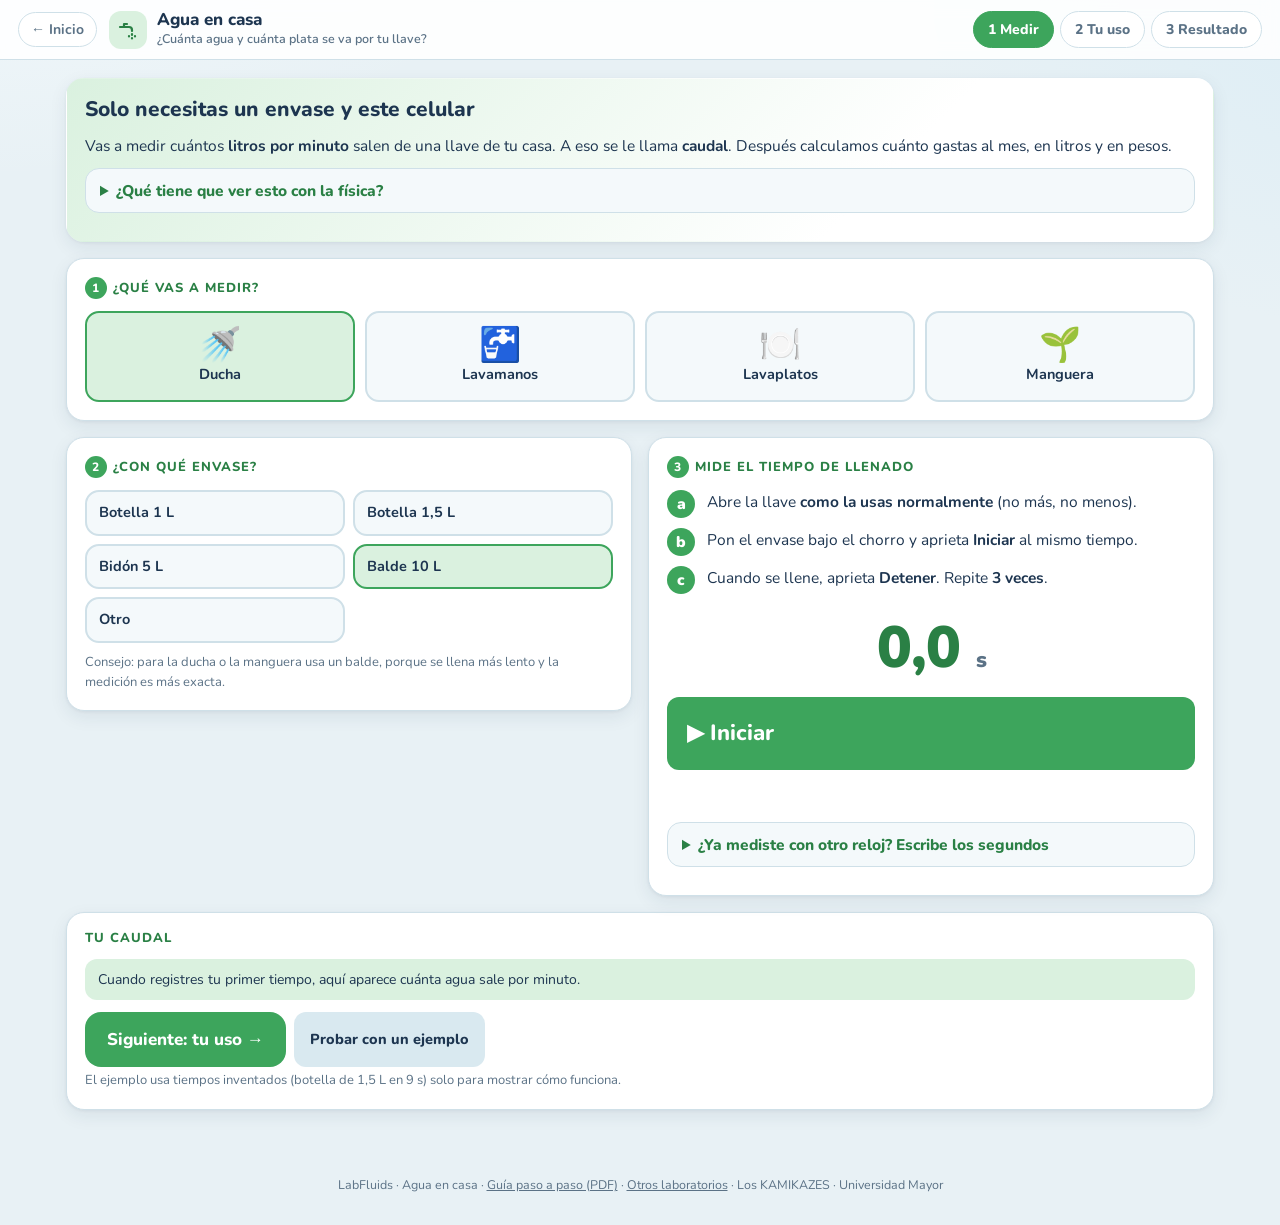
==== agua.html @ 4e21310e "LabFluids v4.0: portada con perfiles y cuatro laboratorios - Portada nueva: elige perfil (colegio, U" ====
<!DOCTYPE html>
<html lang="es">
<head>
<meta charset="utf-8">
<meta name="viewport" content="width=device-width, initial-scale=1">
<title>Agua en casa · LabFluids</title>
<meta name="description" content="Mide el caudal de tu ducha o llave con una botella y un cronómetro, y calcula cuántos litros y cuánta plata gastas al mes.">
<link rel="icon" href="data:image/svg+xml,%3Csvg xmlns='http://www.w3.org/2000/svg' viewBox='0 0 32 32'%3E%3Cpath d='M16 3C11 10 7 14.5 7 19a9 9 0 0 0 18 0c0-4.5-4-9-9-16z' fill='%233da55c'/%3E%3C/svg%3E">
<link rel="preconnect" href="https://fonts.googleapis.com"><link rel="preconnect" href="https://fonts.gstatic.com" crossorigin>
<link href="https://fonts.googleapis.com/css2?family=Nunito:wght@500;600;700;800;900&display=swap" rel="stylesheet">
<link rel="stylesheet" href="assets/labfluids.css">
<style>
  .artefactos{display:grid; grid-template-columns:repeat(4, minmax(0,1fr)); gap:10px}
  .artefactos .opcion{text-align:center; padding:14px 8px}
  .artefactos .emoji{font-size:34px; display:block; line-height:1.1}
  .cronometro{font-size:58px; font-weight:900; text-align:center; font-variant-numeric:tabular-nums; color:var(--lab-osc); letter-spacing:-1px; margin:6px 0}
  .cronometro small{font-size:22px; color:var(--tenue)}
  #btnCrono{width:100%; font-size:22px; padding:20px}
  #btnCrono.corriendo{background:var(--error); border-color:var(--error)}
  .tiempos{display:flex; flex-wrap:wrap; gap:8px; margin:12px 0 4px; min-height:34px}
  .tiempos span{background:var(--lab-cla); color:var(--lab-osc); font-weight:800; border-radius:999px; padding:5px 8px 5px 14px; display:inline-flex; align-items:center; gap:6px}
  .tiempos button{border:0; background:rgba(255,255,255,.7); color:var(--lab-osc); width:22px; height:22px; border-radius:50%; cursor:pointer; font-weight:900; line-height:1}
  .grande-num{font-size:44px; font-weight:900; color:var(--lab-osc); line-height:1.05}
  .grande-num small{font-size:18px; color:var(--tenue); font-weight:800}
  .equivale{display:flex; flex-wrap:wrap; gap:6px; margin-top:8px}
  .equivale span{font-size:20px}
  .resumen{display:grid; grid-template-columns:repeat(4, minmax(0,1fr)); gap:12px}
  .resumen .card{margin:0; text-align:center}
  .resumen small{display:block; font-weight:800; font-size:12px; letter-spacing:.4px; text-transform:uppercase; color:var(--tenue)}
  .resumen b{display:block; font-size:30px; color:var(--lab-osc); margin:4px 0 0}
  .resumen .card.verde{background:var(--lab); border-color:var(--lab)} .resumen .card.verde small, .resumen .card.verde b{color:#fff}
  .barras{display:grid; gap:10px; margin-top:10px}
  .barras .fila{display:grid; grid-template-columns:120px 1fr 90px; gap:10px; align-items:center; font-weight:700; font-size:14px}
  .barras .pista{background:var(--fondo-2); border-radius:999px; height:22px; overflow:hidden}
  .barras .pista i{display:block; height:100%; border-radius:999px; background:var(--lab); transition:width .4s}
  .barras .fila.ahorro .pista i{background:var(--sol)}
  .contador-gotas{width:140px; height:140px; border-radius:50%; font-size:16px; font-weight:900; display:flex; flex-direction:column; align-items:center; justify-content:center; margin:6px auto; padding:0}
  .contador-gotas b{font-size:36px; display:block}
  .tips li{margin:8px 0}
  .paso-n{display:inline-flex; width:28px; height:28px; border-radius:50%; background:var(--lab); color:#fff; align-items:center; justify-content:center; font-weight:900; margin-right:8px; flex:none}
  .instruccion{display:flex; align-items:flex-start; gap:4px; margin:10px 0}
  @media (max-width:700px){
    .artefactos{grid-template-columns:repeat(2, minmax(0,1fr))}
    .resumen{grid-template-columns:repeat(2, minmax(0,1fr))}
    .resumen b{font-size:24px}
    .barras .fila{grid-template-columns:90px 1fr 76px; font-size:13px}
    .cronometro{font-size:48px}
  }
</style>
</head>
<body class="lab-agua">
<header class="barra">
  <a class="volver" href="./">← Inicio</a>
  <div class="titulo-lab">
    <span class="icono"><svg width="24" height="24" viewBox="0 0 24 24" fill="none" stroke="#2a8045" stroke-width="2.2" stroke-linecap="round" stroke-linejoin="round"><path d="M4 9h9a3 3 0 0 1 3 3v1"/><path d="M8 9V6h3"/><path d="M16 16v1M16 20v.5M13 18v.5M19 18v.5"/></svg></span>
    <div><h1>Agua en casa</h1><p>¿Cuánta agua y cuánta plata se va por tu llave?</p></div>
  </div>
  <nav class="pasos" aria-label="Pasos">
    <button data-ir="paso-medir" aria-current="step">1 Medir</button>
    <button data-ir="paso-uso">2 Tu uso</button>
    <button data-ir="paso-result">3 Resultado</button>
  </nav>
</header>

<main>
<!-- ============ PASO 1: medir el caudal ============ -->
<section class="paso activo" id="paso-medir">
  <div class="card intro">
    <h2>Solo necesitas un envase y este celular</h2>
    <p>Vas a medir cuántos <b>litros por minuto</b> salen de una llave de tu casa. A eso se le llama <b>caudal</b>. Después calculamos cuánto gastas al mes, en litros y en pesos.</p>
    <details class="explica">
      <summary>¿Qué tiene que ver esto con la física?</summary>
      <p>El caudal es el volumen de agua que pasa en un tiempo. Si un envase de 1,5 litros se llena en 9 segundos, el caudal es:</p>
      <div class="formula">Q = volumen / tiempo = 1,5 L / 9 s = 0,167 L/s = 10 L/min</div>
      <p>Es la misma idea que usan los otros laboratorios de LabFluids (Torricelli, Venturi y tuberías), aplicada a tu casa.</p>
    </details>
  </div>

  <div class="card">
    <h2><span class="num">1</span>¿Qué vas a medir?</h2>
    <div class="opciones artefactos" id="artefactos" role="group" aria-label="Artefacto"></div>
  </div>

  <div class="grid2">
    <div class="card">
      <h2><span class="num">2</span>¿Con qué envase?</h2>
      <div class="opciones" id="envases" role="group" aria-label="Envase" style="grid-template-columns:repeat(2,minmax(0,1fr))"></div>
      <div class="campo oculto" id="campoOtro" style="margin-top:10px"><label for="litrosOtro">Litros de tu envase</label><input type="number" id="litrosOtro" min="0.2" max="50" step="0.1" value="2" inputmode="decimal"></div>
      <p class="ayuda" id="consejoEnvase" style="margin-top:10px"></p>
    </div>
    <div class="card">
      <h2><span class="num">3</span>Mide el tiempo de llenado</h2>
      <div class="instruccion"><span class="paso-n">a</span><span>Abre la llave <b>como la usas normalmente</b> (no más, no menos).</span></div>
      <div class="instruccion"><span class="paso-n">b</span><span>Pon el envase bajo el chorro y aprieta <b>Iniciar</b> al mismo tiempo.</span></div>
      <div class="instruccion"><span class="paso-n">c</span><span>Cuando se llene, aprieta <b>Detener</b>. Repite <b>3 veces</b>.</span></div>
      <div class="cronometro" id="crono" aria-live="off">0,0 <small>s</small></div>
      <button class="btn pri" id="btnCrono">▶ Iniciar</button>
      <div class="tiempos" id="tiempos" aria-live="polite"></div>
      <details class="explica" style="margin-top:6px">
        <summary>¿Ya mediste con otro reloj? Escribe los segundos</summary>
        <div class="campo"><label for="segManual">Segundos</label><input type="number" id="segManual" min="0.5" max="600" step="0.1" inputmode="decimal" placeholder="ej: 9,5"></div>
        <button class="btn" id="btnManual">Agregar tiempo</button>
      </details>
    </div>
  </div>

  <div class="card" id="cajaCaudal">
    <h2>Tu caudal</h2>
    <div id="sinTiempos" class="aviso">Cuando registres tu primer tiempo, aquí aparece cuánta agua sale por minuto.</div>
    <div id="conTiempos" class="oculto">
      <div class="grande-num"><span id="qGrande">—</span> <small>litros por minuto</small></div>
      <p class="ayuda" id="qDetalle"></p>
      <div class="aviso warn oculto" id="avisoRapido">El envase se llenó muy rápido (menos de 5 s). Con tiempos tan cortos, la demora de tu dedo en apretar el botón pesa mucho. Si puedes, usa un envase más grande.</div>
      <div class="aviso warn oculto" id="avisoDispar"></div>
    </div>
    <div class="fila-btn">
      <button class="btn pri grande" data-ir="paso-uso">Siguiente: tu uso →</button>
      <button class="btn" id="btnEjemplo">Probar con un ejemplo</button>
    </div>
    <p class="ayuda">El ejemplo usa tiempos inventados (botella de 1,5 L en 9 s) solo para mostrar cómo funciona.</p>
  </div>
</section>

<!-- ============ PASO 2: uso y boleta ============ -->
<section class="paso" id="paso-uso">
  <div class="grid2">
    <div class="card">
      <h2><span class="num">1</span>¿Cuánto la usan en tu casa?</h2>
      <div class="deslizador">
        <div class="cab"><label for="minutos" id="lblMinutos">Minutos cada vez</label><output id="outMin">—</output></div>
        <input type="range" id="minutos" min="0.5" max="30" step="0.5" value="8">
      </div>
      <div class="deslizador">
        <div class="cab"><label for="veces" id="lblVeces">Veces al día (sumando a todas las personas)</label><output id="outVeces">—</output></div>
        <input type="range" id="veces" min="1" max="20" step="1" value="3">
      </div>
      <div class="deslizador">
        <div class="cab"><label for="dias">Días al mes que se usa</label><output id="outDias">—</output></div>
        <input type="range" id="dias" min="1" max="31" step="1" value="30">
      </div>
      <p class="ayuda" id="txtUso"></p>
    </div>

    <div class="card">
      <h2><span class="num">2</span>Tu boleta de agua <span class="chip gris">opcional</span></h2>
      <p style="margin-top:0">Para saber cuánta <b>plata</b> es, toma tu última boleta (Aguas Andinas, Esval, Essbio, Nuevosur u otra) y busca dos números:</p>
      <div class="campo"><label for="totalBoleta">Total a pagar ($)</label><input type="number" id="totalBoleta" min="0" step="1" inputmode="numeric" placeholder="ej: 18990"></div>
      <div class="campo"><label for="m3Boleta">Consumo del mes (m³)</label><input type="number" id="m3Boleta" min="0" step="0.1" inputmode="decimal" placeholder="ej: 15"></div>
      <p class="ayuda">1 m³ (metro cúbico) son 1.000 litros. El consumo aparece en la boleta como «consumo» o «m³ facturados».</p>
      <details class="explica">
        <summary>¿Por qué no usamos un precio fijo?</summary>
        <p>Cada empresa sanitaria y cada comuna tiene su propia tarifa, y cambia con el tiempo. Además, en algunas zonas el agua que se gasta sobre cierto límite en verano se cobra más cara («sobreconsumo»). Por eso es más exacto usar <b>tu</b> boleta.</p>
        <p>Dividir el total por los m³ da un precio promedio por m³ que incluye el cargo fijo. Si quieres más precisión, suma solo los cargos variables por m³ que aparecen en el detalle (agua potable, alcantarillado y tratamiento) y escríbelos aquí:</p>
        <div class="campo"><label for="precioM3">Precio por m³ ($)</label><input type="number" id="precioM3" min="0" step="1" inputmode="numeric" placeholder="opcional"></div>
      </details>
      <p class="ayuda" id="txtPrecio"></p>
    </div>
  </div>
  <div class="fila-btn"><button class="btn pri grande" data-ir="paso-result">Ver mi resultado →</button></div>
</section>

<!-- ============ PASO 3: resultado ============ -->
<section class="paso" id="paso-result">
  <div id="rSin" class="card aviso warn">Primero mide tu caudal en el paso 1 (o aprieta «Probar con un ejemplo»).</div>
  <div id="rCon" class="oculto">
    <div class="resumen">
      <div class="card"><small>Caudal</small><b id="rQ">—</b><span class="ayuda">litros por minuto</span></div>
      <div class="card"><small id="rVezTit">Cada vez</small><b id="rVez">—</b><span class="ayuda">litros</span></div>
      <div class="card"><small>Al mes</small><b id="rMes">—</b><span class="ayuda" id="rMesM3">litros</span></div>
      <div class="card verde"><small>Plata al mes</small><b id="rPlata">—</b><span class="ayuda" style="color:#fff" id="rPlataTxt">aprox.</span></div>
    </div>

    <div class="grid2" style="margin-top:14px">
      <div class="card">
        <h2>¿A cuánto equivale?</h2>
        <p style="margin-top:0" id="rEquiv"></p>
        <div class="equivale" id="rIconos" aria-hidden="true"></div>
        <p class="ayuda" id="rBoletaPct"></p>
      </div>
      <div class="card">
        <h2>¿Y si te demoras un poco menos?</h2>
        <div class="deslizador">
          <div class="cab"><label for="menos">Minutos menos cada vez</label><output id="outMenos">—</output></div>
          <input type="range" id="menos" min="0" max="10" step="0.5" value="2">
        </div>
        <div class="barras" id="barras"></div>
        <p id="rAhorro" style="margin-bottom:0"></p>
      </div>
    </div>
  </div>

  <div class="grid2">
    <div class="card">
      <h2>¿Una llave que gotea?</h2>
      <p style="margin-top:0">Pon el celular al lado y aprieta el botón <b>cada vez que caiga una gota</b> durante <b>1 minuto</b>.</p>
      <button class="btn pri contador-gotas" id="btnGota"><b id="nGotas">0</b>gotas · tocar</button>
      <p style="text-align:center; margin:4px 0" id="tGotas" class="ayuda">El minuto parte con la primera gota.</p>
      <div class="campo"><label for="gotasMin">O escribe: gotas por minuto</label><input type="number" id="gotasMin" min="0" max="300" step="1" inputmode="numeric" placeholder="ej: 30"></div>
      <div class="aviso oculto" id="rGoteo"></div>
      <p class="ayuda">Usamos que una gota tiene unos 0,05 mL (aproximado: depende de la llave).</p>
    </div>
    <div class="card">
      <h2>Ideas simples para ahorrar</h2>
      <ul class="tips">
        <li>🚿 <b>Duchas más cortas:</b> usa la calculadora de arriba para ver cuánto ahorras con cada minuto.</li>
        <li>🪥 <b>Cierra la llave</b> mientras te lavas los dientes o te enjabonas.</li>
        <li>🔧 <b>Arregla las goteras:</b> mide con el contador de gotas cuánto se pierde en un mes.</li>
        <li>🚽 <b>Revisa el WC:</b> echa unas gotas de colorante al estanque; si aparece color en la taza sin tirar la cadena, hay una fuga.</li>
        <li>🌱 <b>Riega temprano o de noche</b>, cuando se evapora menos agua.</li>
        <li>🔁 <b>Mide de nuevo</b> después de un cambio (por ejemplo, un aireador o una ducha nueva) y compara.</li>
      </ul>
    </div>
  </div>
  <div class="fila-btn">
    <button class="btn" data-ir="paso-medir">← Medir otra llave</button>
    <a class="btn" href="./">Ver los otros laboratorios</a>
  </div>
</section>
</main>
<footer>LabFluids · Agua en casa · <a href="docs/guia-agua.pdf" target="_blank" rel="noopener">Guía paso a paso (PDF)</a> · <a href="./">Otros laboratorios</a> · Los KAMIKAZES · Universidad Mayor</footer>

<script src="assets/fisica.js"></script>
<script src="assets/comun.js"></script>
<script>
const { $, num, entero } = LF;
// valores iniciales de uso por artefacto (son solo un punto de partida: cada persona los ajusta)
const ARTEFACTOS = {
  ducha:    { nombre: 'Ducha',     emoji: '🚿', vez: 'Cada ducha',   min: 8,  veces: 3, dias: 30, lblMin: 'Minutos por ducha', lblVeces: 'Duchas al día (todas las personas)', envase: 'balde10' },
  lavamanos:{ nombre: 'Lavamanos', emoji: '🚰', vez: 'Cada uso',     min: 1,  veces: 8, dias: 30, lblMin: 'Minutos con la llave abierta cada vez', lblVeces: 'Veces al día (todas las personas)', envase: 'b15' },
  cocina:   { nombre: 'Lavaplatos', emoji: '🍽️', vez: 'Cada lavado', min: 10, veces: 2, dias: 30, lblMin: 'Minutos con la llave abierta por lavado', lblVeces: 'Lavados al día', envase: 'b15' },
  manguera: { nombre: 'Manguera',  emoji: '🌱', vez: 'Cada riego',   min: 20, veces: 1, dias: 8,  lblMin: 'Minutos por riego', lblVeces: 'Riegos al día', envase: 'balde10' },
};
const ENVASES = { b1: ['Botella 1 L', 1], b15: ['Botella 1,5 L', 1.5], bidon5: ['Bidón 5 L', 5], balde10: ['Balde 10 L', 10], otro: ['Otro', null] };
const estado = { art: 'ducha', envase: 'balde10', tiempos: [], ejemplo: false };

/* ---------- paso 1 ---------- */
$('artefactos').innerHTML = Object.entries(ARTEFACTOS).map(([id, a]) => `<button class="opcion" data-a="${id}" aria-pressed="${id === estado.art}"><span class="emoji">${a.emoji}</span><b>${a.nombre}</b></button>`).join('');
$('envases').innerHTML = Object.entries(ENVASES).map(([id, e]) => `<button class="opcion" data-e="${id}" aria-pressed="${id === estado.envase}"><b>${e[0]}</b></button>`).join('');
const litrosEnvase = () => estado.envase === 'otro' ? Math.max(0, Number($('litrosOtro').value) || 0) : ENVASES[estado.envase][1];

function elegirArtefacto(id) {
  estado.art = id; const a = ARTEFACTOS[id];
  document.querySelectorAll('#artefactos .opcion').forEach(b => b.setAttribute('aria-pressed', b.dataset.a === id));
  $('minutos').value = a.min; $('veces').value = a.veces; $('dias').value = a.dias;
  $('lblMinutos').textContent = a.lblMin; $('lblVeces').textContent = a.lblVeces;
  $('consejoEnvase').textContent = id === 'ducha' || id === 'manguera'
    ? 'Consejo: para la ducha o la manguera usa un balde, porque se llena más lento y la medición es más exacta.'
    : 'Consejo: elige un envase que tarde al menos 5 segundos en llenarse.';
  estado.tiempos = [];                                    // las mediciones eran de otra llave estado.ejemplo = false; pintarTiempos(); usoTexto();
}
function elegirEnvase(id) {
  estado.envase = id;
  document.querySelectorAll('#envases .opcion').forEach(b => b.setAttribute('aria-pressed', b.dataset.e === id));
  $('campoOtro').classList.toggle('oculto', id !== 'otro');
  pintarTiempos();
}
document.querySelectorAll('#artefactos .opcion').forEach(b => b.addEventListener('click', () => elegirArtefacto(b.dataset.a)));
document.querySelectorAll('#envases .opcion').forEach(b => b.addEventListener('click', () => elegirEnvase(b.dataset.e)));
$('litrosOtro').addEventListener('input', pintarTiempos);

// cronómetro grande
let inicio = null, intervalo = null;
$('btnCrono').addEventListener('click', () => {
  if (inicio === null) {
    inicio = performance.now();
    $('btnCrono').textContent = '■ Detener'; $('btnCrono').classList.add('corriendo');
    intervalo = setInterval(() => { $('crono').innerHTML = num((performance.now() - inicio) / 1000, 1) + ' <small>s</small>'; }, 100);
  } else {
    const s = (performance.now() - inicio) / 1000;
    clearInterval(intervalo); inicio = null;
    $('btnCrono').textContent = '▶ Iniciar'; $('btnCrono').classList.remove('corriendo');
    $('crono').innerHTML = num(s, 1) + ' <small>s</small>';
    agregarTiempo(s);
  }
});
$('btnManual').addEventListener('click', () => { const s = Number(String($('segManual').value).replace(',', '.')); if (s > 0) { agregarTiempo(s); $('segManual').value = ''; } });
function agregarTiempo(s) {
  if (s < 0.3) return;                                   // un doble toque sin querer
  if (estado.ejemplo) { estado.tiempos = []; estado.ejemplo = false; }
  estado.tiempos.push(s); pintarTiempos();
}
$('btnEjemplo').addEventListener('click', () => {
  elegirArtefacto('ducha'); elegirEnvase('b15');
  estado.tiempos = [9.2, 8.8, 9.0]; estado.ejemplo = true; pintarTiempos();
});

function caudal() {                                       // L/min promedio de las mediciones
  const L = litrosEnvase();
  if (!estado.tiempos.length || !L) return NaN;
  return Fisica.media(estado.tiempos.map(s => Fisica.caudalLmin(L, s)));
}
function pintarTiempos() {
  $('tiempos').innerHTML = estado.tiempos.map((s, i) => `<span>${i + 1}ª: ${num(s, 1)} s <button aria-label="Borrar medición ${i + 1}" data-i="${i}">×</button></span>`).join('')
    + (estado.ejemplo ? '<span class="chip sol" style="padding:5px 12px">Ejemplo</span>' : '');
  $('tiempos').querySelectorAll('button').forEach(b => b.addEventListener('click', () => { estado.tiempos.splice(Number(b.dataset.i), 1); pintarTiempos(); }));
  const Q = caudal(), hay = Number.isFinite(Q);
  $('sinTiempos').classList.toggle('oculto', hay); $('conTiempos').classList.toggle('oculto', !hay);
  if (!hay) return;
  const n = estado.tiempos.length, falta = Math.max(0, 3 - n);
  $('qGrande').textContent = num(Q, 1);
  $('qDetalle').innerHTML = `${ARTEFACTOS[estado.art].nombre} · ${n} ${n > 1 ? 'mediciones' : 'medición'} con ${num(litrosEnvase(), 1)} L` + (falta ? ` · <b>te falta${falta > 1 ? 'n' : ''} ${falta}</b> para tener 3` : ' · ¡listo!');
  $('avisoRapido').classList.toggle('oculto', Math.min(...estado.tiempos) >= 5);
  // si una medición se aleja mucho del resto, probablemente hubo un error al apretar el botón
  const ts = estado.tiempos, m = Fisica.media(ts), dif = n > 1 ? Math.max(...ts.map(t => Math.abs(t - m) / m)) : 0;
  $('avisoDispar').classList.toggle('oculto', dif < 0.15);
  $('avisoDispar').textContent = 'Una de tus mediciones es bastante distinta de las otras (más de 15 %). Revisa si apretaste a tiempo o si cambió la llave; puedes borrarla con la ×.';
}

/* ---------- paso 2 ---------- */
function usoTexto() {
  const mi = Number($('minutos').value), ve = Number($('veces').value), di = Number($('dias').value);
  $('outMin').textContent = num(mi, mi % 1 ? 1 : 0) + ' min'; $('outVeces').textContent = ve; $('outDias').textContent = di;
  $('txtUso').textContent = `En total: ${num(mi * ve * di / 60, 1)} horas al mes con la llave abierta.`;
  const p = precio();
  $('txtPrecio').innerHTML = Number.isFinite(p) ? `Precio que usaremos: <b>$${entero(p)} por m³</b> (${num(p / 1000, 1)} pesos por litro).` : '';
}
['minutos', 'veces', 'dias', 'totalBoleta', 'm3Boleta', 'precioM3'].forEach(id => $(id).addEventListener('input', usoTexto));
function precio() {                                       // pesos por m³
  const pm = Number($('precioM3').value), tot = Number($('totalBoleta').value), m3 = Number($('m3Boleta').value);
  if (pm > 0) return pm;
  if (tot > 0 && m3 > 0) return tot / m3;
  return NaN;
}

/* ---------- paso 3 ---------- */
function resultado() {
  const Q = caudal(), hay = Number.isFinite(Q);
  $('rSin').classList.toggle('oculto', hay); $('rCon').classList.toggle('oculto', !hay);
  if (!hay) return;
  const a = ARTEFACTOS[estado.art], mi = Number($('minutos').value), ve = Number($('veces').value), di = Number($('dias').value), p = precio();
  const vez = Q * mi, mes = vez * ve * di, plata = mes / 1000 * p;
  $('rQ').textContent = num(Q, 1); $('rVezTit').textContent = a.vez; $('rVez').textContent = entero(vez);
  $('rMes').textContent = entero(mes); $('rMesM3').textContent = `litros (${num(mes / 1000, 1)} m³)`;
  $('rPlata').textContent = Number.isFinite(p) ? '$' + entero(plata) : '—';
  $('rPlataTxt').textContent = Number.isFinite(p) ? 'aprox., con tu boleta' : 'agrega tu boleta en el paso 2';
  // equivalencias fáciles de imaginar
  const botellas = vez / 1.5, baldes = mes / 10;
  $('rEquiv').innerHTML = `${a.vez} gasta lo mismo que <b>${entero(botellas)} botellas de 1,5 L</b>. En un mes, son <b>${entero(baldes)} baldes de 10 litros</b>.`;
  $('rIconos').innerHTML = '<span>🧴</span>'.repeat(Math.min(40, Math.round(botellas))) + (botellas > 40 ? ' <b>…</b>' : '');
  const m3b = Number($('m3Boleta').value);
  $('rBoletaPct').textContent = m3b > 0 ? `Esto es cerca del ${num(Math.min(100, mes / 1000 / m3b * 100), 0)} % de los ${num(m3b, 1)} m³ de tu boleta.` : '';
  ahorro();
  if (estado.ejemplo) $('rPlataTxt').textContent += ' · ejemplo';
}
function ahorro() {
  const Q = caudal(); if (!Number.isFinite(Q)) return;
  const mi = Number($('minutos').value), ve = Number($('veces').value), di = Number($('dias').value), p = precio();
  const menos = Math.min(Number($('menos').value), mi);
  $('outMenos').textContent = num(menos, menos % 1 ? 1 : 0) + ' min';
  const ahora = Q * mi * ve * di, despues = Q * (mi - menos) * ve * di, ah = ahora - despues;
  const fila = (t, v, cls = '') => `<div class="fila ${cls}"><span>${t}</span><div class="pista"><i style="width:${ahora ? v / ahora * 100 : 0}%"></i></div><span>${entero(v)} L</span></div>`;
  $('barras').innerHTML = fila('Hoy', ahora) + fila(`Con ${num(mi - menos, (mi - menos) % 1 ? 1 : 0)} min`, despues) + fila('Ahorro', ah, 'ahorro');
  $('rAhorro').innerHTML = menos > 0
    ? `Ahorrarías <b>${entero(ah)} litros al mes</b>` + (Number.isFinite(p) ? ` y cerca de <b>$${entero(ah / 1000 * p)}</b> al mes (unos $${entero(ah / 1000 * p * 12)} al año).` : '.')
    : 'Mueve el deslizador para ver cuánto ahorras.';
}
$('menos').addEventListener('input', ahorro);

// contador de gotas: un minuto desde la primera gota
let gotas = 0, tGota = null, relojGota = null;
$('btnGota').addEventListener('click', () => {
  if (tGota === null) {
    gotas = 0; tGota = performance.now();
    relojGota = setInterval(() => {
      const s = (performance.now() - tGota) / 1000;
      $('tGotas').textContent = `Quedan ${Math.max(0, Math.ceil(60 - s))} s`;
      if (s >= 60) { clearInterval(relojGota); tGota = null; $('tGotas').textContent = 'Listo. Toca de nuevo para medir otra vez.'; $('gotasMin').value = gotas; goteo(); }
    }, 200);
  }
  gotas++; $('nGotas').textContent = gotas;
});
$('gotasMin').addEventListener('input', goteo);
function goteo() {
  const g = Number($('gotasMin').value), p = precio();
  if (!(g > 0)) { $('rGoteo').classList.add('oculto'); return; }
  const dia = Fisica.litrosPorGoteo(g, 1440), mes = dia * 30;
  $('rGoteo').innerHTML = `Con ${entero(g)} gotas por minuto se pierden <b>${num(dia, 1)} litros al día</b> y <b>${entero(mes)} litros al mes</b>`
    + (Number.isFinite(p) ? ` (cerca de $${entero(mes / 1000 * p)} al mes).` : '.') + ` Es como ${num(mes / 1.5, 0)} botellas de 1,5 L.`;
  $('rGoteo').classList.remove('oculto');
}

elegirArtefacto('ducha'); usoTexto();
LF.iniciarPasos(id => { if (id === 'paso-uso') usoTexto(); if (id === 'paso-result') { resultado(); goteo(); } });
</script>
</body>
</html>
---- assets/labfluids.css ----
/* LabFluids · estilos compartidos por la portada y los 4 laboratorios.
   Paleta amigable: fondo celeste suave (ni blanco puro ni oscuro), tarjetas blancas, un color por laboratorio. */
:root{
  --fondo:#e8f1f5; --fondo-2:#d9e9f0; --tarjeta:#ffffff; --tarjeta-2:#f4f9fb; --borde:#cfe0e8;
  --texto:#1d3550; --tenue:#5b7286; --suave:#8aa0b2;
  --agua:#2b8cc4; --agua-osc:#1b6a99; --agua-cla:#d6ecf8;
  --acento:#ff8a5c; --sol:#ffc44d; --ok:#2fa56d; --error:#e0585b;
  /* color de cada laboratorio (se cambia en <body class="lab-…">) */
  --lab:#2b8cc4; --lab-osc:#1b6a99; --lab-cla:#d6ecf8;
  --radio:18px; --sombra:0 6px 18px rgba(29,53,80,.08), 0 1px 3px rgba(29,53,80,.06);
  color-scheme: light;
}
body.lab-vaciado{--lab:#2b8cc4; --lab-osc:#1b6a99; --lab-cla:#d6ecf8}
body.lab-venturi{--lab:#13a092; --lab-osc:#0b7a6f; --lab-cla:#d3f1ec}
body.lab-friccion{--lab:#ec7a45; --lab-osc:#c45a28; --lab-cla:#fde4d7}
body.lab-agua{--lab:#3da55c; --lab-osc:#2a8045; --lab-cla:#daf1df}

*{box-sizing:border-box}
html,body{margin:0}
body{
  font-family:'Nunito','Segoe UI',Roboto,Arial,sans-serif; font-size:15.5px; line-height:1.5; color:var(--texto);
  background:var(--fondo);
  background-image:radial-gradient(900px 500px at 0% -10%, #f3f9fc 0%, transparent 60%),
                   radial-gradient(900px 600px at 110% 0%, #dcedf5 0%, transparent 55%);
  min-height:100vh;
}
a{color:var(--lab-osc)}
h1,h2,h3{line-height:1.2}
img,svg,canvas{max-width:100%}

/* ---------- barra superior ---------- */
.barra{position:sticky; top:0; z-index:20; display:flex; align-items:center; gap:12px; flex-wrap:wrap;
  padding:10px 18px; background:rgba(255,255,255,.88); backdrop-filter:blur(8px); border-bottom:1px solid var(--borde)}
.marca{display:flex; align-items:center; gap:10px; text-decoration:none; color:var(--texto)}
.marca .gota{width:36px; height:36px; flex:none}
.marca b{font-size:17px; font-weight:800; letter-spacing:-.2px}
.marca small{display:block; font-size:12px; color:var(--tenue); font-weight:600}
.volver{display:inline-flex; align-items:center; gap:6px; font-weight:700; font-size:14px; text-decoration:none; color:var(--tenue);
  padding:6px 12px; border-radius:999px; border:1.5px solid var(--borde); background:var(--tarjeta)}
.volver:hover{color:var(--lab-osc); border-color:var(--lab)}
.titulo-lab{display:flex; align-items:center; gap:10px; min-width:0}
.titulo-lab .icono{width:38px; height:38px; border-radius:12px; background:var(--lab-cla); display:flex; align-items:center; justify-content:center; flex:none}
.titulo-lab h1{font-size:17px; margin:0; font-weight:800}
.titulo-lab p{margin:0; font-size:12.5px; color:var(--tenue); font-weight:600}
nav.pasos{display:flex; gap:6px; margin-left:auto; flex-wrap:wrap}
nav.pasos button{border:1.5px solid var(--borde); background:var(--tarjeta); color:var(--tenue); border-radius:999px; padding:7px 14px;
  font:inherit; font-size:14px; font-weight:800; cursor:pointer}
nav.pasos button[aria-current="step"]{background:var(--lab); border-color:var(--lab); color:#fff}

main{max-width:1180px; margin:0 auto; padding:18px 16px 40px}
.paso{display:none} .paso.activo{display:block}
.grid2{display:grid; grid-template-columns:repeat(auto-fit,minmax(min(100%,340px),1fr)); gap:16px; align-items:start}
.grid-medir{display:grid; grid-template-columns:minmax(0,1.5fr) minmax(0,1fr); gap:16px; align-items:start}
@media (max-width:820px){ .grid-medir{grid-template-columns:minmax(0,1fr)} }
.grid3{display:grid; grid-template-columns:repeat(auto-fit,minmax(min(100%,260px),1fr)); gap:16px}

/* ---------- tarjetas ---------- */
.card{background:var(--tarjeta); border:1px solid var(--borde); border-radius:var(--radio); padding:18px; margin-bottom:16px; box-shadow:var(--sombra)}
.card > h2{font-size:13px; text-transform:uppercase; letter-spacing:1px; color:var(--lab-osc); margin:0 0 12px; font-weight:800}
.card > h2 .num{display:inline-flex; width:22px; height:22px; border-radius:50%; background:var(--lab); color:#fff; align-items:center; justify-content:center; font-size:12px; margin-right:6px}
.intro{background:linear-gradient(135deg,var(--lab-cla),#fff 70%); border-color:transparent}
.intro h2{font-size:21px !important; text-transform:none !important; letter-spacing:0 !important; color:var(--texto) !important}
.intro p{margin:6px 0}

/* ---------- campos ---------- */
.campo{display:flex; justify-content:space-between; align-items:center; gap:10px; margin:10px 0}
.campo label{font-size:14.5px; color:var(--tenue); font-weight:600}
.campo input[type=number], .campo select{width:120px; padding:8px 10px; border:1.5px solid var(--borde); border-radius:10px; font:inherit; font-weight:700;
  text-align:right; background:var(--tarjeta-2); color:var(--texto)}
.deslizador{margin:12px 0 16px}
.deslizador .cab{display:flex; justify-content:space-between; align-items:baseline; gap:10px}
.deslizador label{font-size:14.5px; color:var(--tenue); font-weight:600}
.deslizador output{font-weight:800; font-size:17px; color:var(--lab-osc); font-variant-numeric:tabular-nums}
input[type=range]{width:100%; accent-color:var(--lab); height:28px}
input:focus-visible, select:focus-visible, button:focus-visible, a:focus-visible, .opcion:focus-visible{outline:3px solid color-mix(in srgb, var(--lab) 55%, transparent); outline-offset:2px}
.ayuda{font-size:13px; color:var(--tenue); margin:4px 0 0}

/* botones de opción (elige uno) */
.opciones{display:grid; grid-template-columns:repeat(auto-fit,minmax(min(100%,150px),1fr)); gap:8px}
.opcion{border:2px solid var(--borde); border-radius:14px; padding:10px 12px; cursor:pointer; background:var(--tarjeta-2); text-align:left; font:inherit; color:inherit}
.opcion b{display:block; font-size:14.5px}
.opcion span{font-size:12.5px; color:var(--tenue)}
.opcion[aria-pressed="true"]{border-color:var(--lab); background:var(--lab-cla)}

/* ---------- botones ---------- */
.btn{border:none; border-radius:12px; padding:11px 16px; font:inherit; font-size:14.5px; font-weight:800; cursor:pointer;
  color:var(--texto); background:var(--fondo-2); display:inline-flex; align-items:center; gap:6px; text-decoration:none}
.btn.pri{background:var(--lab); color:#fff}
.btn.pri:hover{background:var(--lab-osc)}
.btn.ok{background:var(--ok); color:#fff}
.btn.sol{background:var(--sol); color:#3a2a00}
.btn.peligro{background:transparent; color:var(--error); border:1.5px solid var(--error)}
.btn.grande{font-size:17px; padding:15px 22px; border-radius:16px}
.btn:disabled{opacity:.45; cursor:not-allowed}
.btn:active{transform:scale(.97)}
.fila-btn{display:flex; flex-wrap:wrap; gap:8px; margin-top:12px}

/* ---------- avisos, chips, kpis ---------- */
.aviso{border-radius:12px; padding:10px 13px; font-size:14px; margin:10px 0; background:var(--lab-cla); color:var(--texto)}
.aviso.ok{background:#dff3e8} .aviso.warn{background:#fff1d0} .aviso.error{background:#fde1e1}
.oculto{display:none !important}
.chip{display:inline-block; font-size:12px; font-weight:800; border-radius:999px; padding:3px 10px; background:var(--lab-cla); color:var(--lab-osc)}
.chip.sol{background:#fff1d0; color:#8a5a00} .chip.ok{background:#dff3e8; color:#1e7a4d} .chip.gris{background:var(--fondo-2); color:var(--tenue)}
.kpis{display:grid; grid-template-columns:repeat(auto-fit,minmax(125px,1fr)); gap:10px}
.kpi{background:var(--tarjeta-2); border:1px solid var(--borde); border-radius:14px; padding:9px 10px; text-align:center}
.kpi small{display:block; font-size:11px; color:var(--tenue); text-transform:uppercase; letter-spacing:.5px; font-weight:700}
.kpi b{display:block; font-size:21px; color:var(--lab-osc); font-variant-numeric:tabular-nums; margin-top:2px}
.kpi.destacado{background:var(--lab); border-color:var(--lab)} .kpi.destacado small, .kpi.destacado b{color:#fff}

/* ---------- lienzos y gráficos ---------- */
.lienzo{position:relative; background:var(--tarjeta-2); border:1px solid var(--borde); border-radius:16px; padding:8px; overflow:hidden}
.lienzo canvas{width:100%; height:auto; display:block; border-radius:12px; touch-action:manipulation}
.grafico{position:relative; height:300px}
.grafico.bajo{height:250px}

/* ---------- tablas ---------- */
.tabla-scroll{overflow-x:auto}
table{border-collapse:collapse; width:100%; font-size:13.5px}
th,td{padding:8px 7px; border-bottom:1px solid var(--borde); text-align:right; white-space:nowrap; font-variant-numeric:tabular-nums}
th{color:var(--lab-osc); font-size:11.5px; text-transform:uppercase; letter-spacing:.3px}
th:first-child, td:first-child{text-align:left}
tr.excluido td{color:var(--suave); text-decoration:line-through}

/* ---------- textos de fundamento ---------- */
details.explica{background:var(--tarjeta-2); border:1px solid var(--borde); border-radius:14px; padding:10px 14px; margin:10px 0}
details.explica summary{cursor:pointer; font-weight:800; color:var(--lab-osc)}
.formula{font-family:Cambria,'Cambria Math',Georgia,serif; font-size:18px; text-align:center; margin:10px 0; padding:10px; background:#fff; border-radius:12px; border:1px dashed var(--borde)}
ol.preguntas li, ul.lista li{margin:6px 0}

footer{text-align:center; font-size:12.5px; color:var(--tenue); padding:10px 16px 30px}
footer a{color:var(--tenue)}

@media (max-width:560px){
  body{font-size:15px}
  .barra{padding:9px 12px; gap:8px}
  nav.pasos{margin-left:0; width:100%}
  nav.pasos button{flex:1; padding:7px 6px; font-size:13px}
  main{padding:12px 10px 32px}
  .card{padding:15px 13px}
  .campo input[type=number], .campo select{width:100px}
  .grafico{height:240px}
}
@media (prefers-reduced-motion: reduce){ .btn:active{transform:none} *{scroll-behavior:auto !important} }
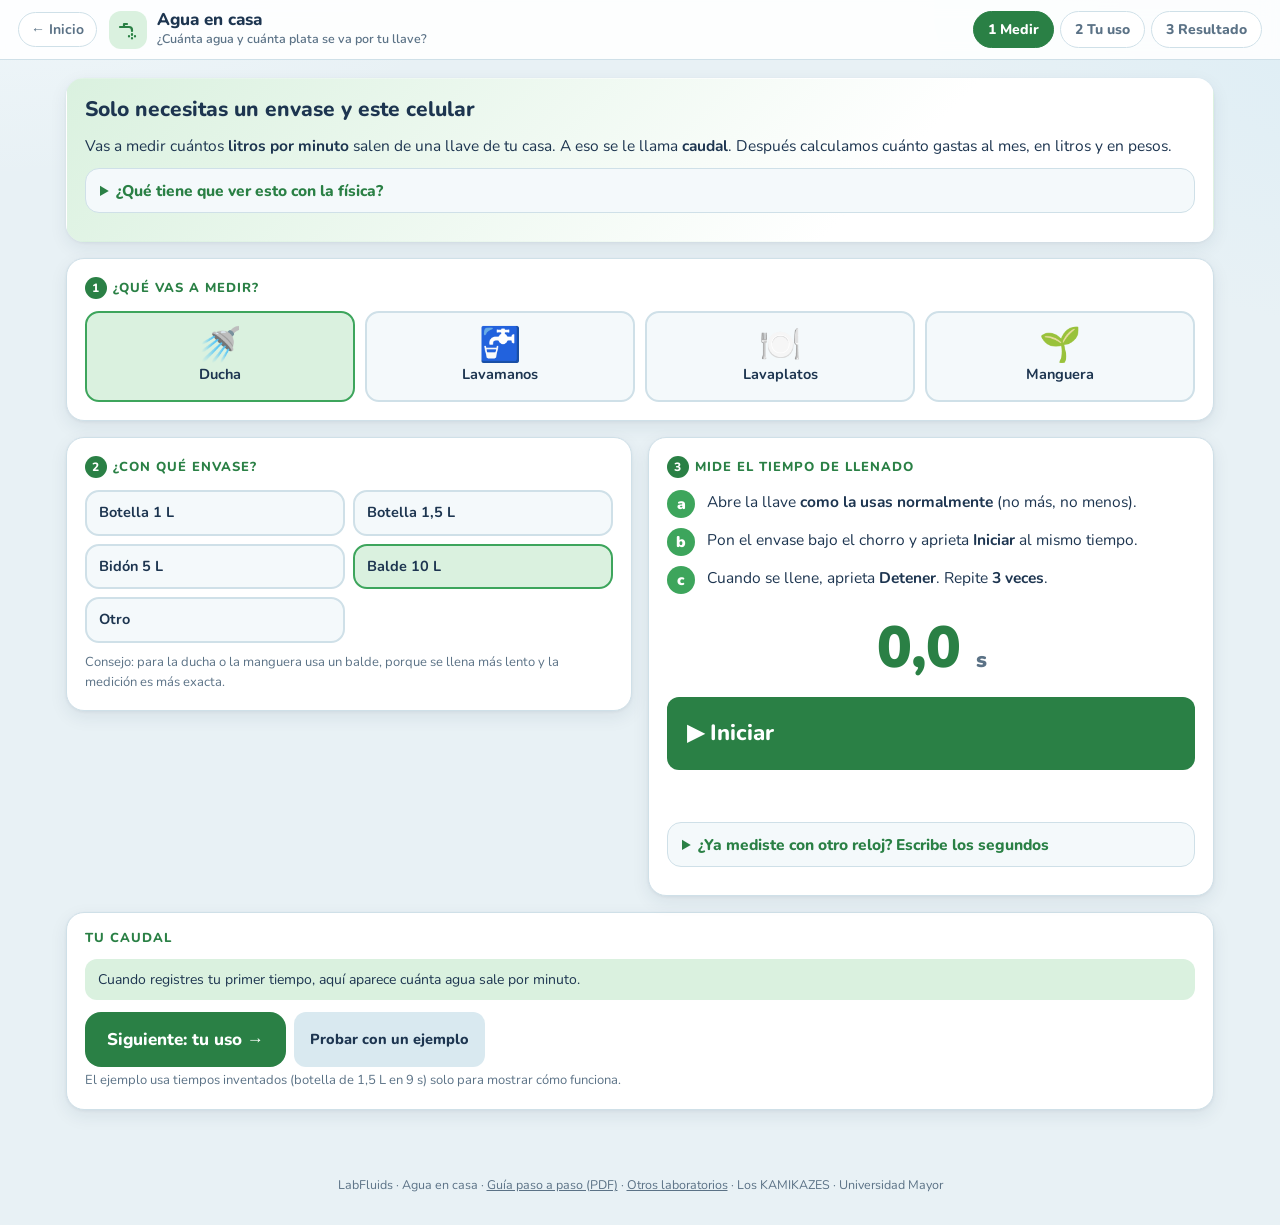
==== commit 844c8deb: "Revisión antes de la presentación del 4-nov - Agua en casa: al cambiar de llave se borran los tiempo" ====
--- a/agua.html
+++ b/agua.html
@@ -19,7 +19,7 @@
   #btnCrono.corriendo{background:var(--error); border-color:var(--error)}
   .tiempos{display:flex; flex-wrap:wrap; gap:8px; margin:12px 0 4px; min-height:34px}
   .tiempos span{background:var(--lab-cla); color:var(--lab-osc); font-weight:800; border-radius:999px; padding:5px 8px 5px 14px; display:inline-flex; align-items:center; gap:6px}
-  .tiempos button{border:0; background:rgba(255,255,255,.7); color:var(--lab-osc); width:22px; height:22px; border-radius:50%; cursor:pointer; font-weight:900; line-height:1}
+  .tiempos button{border:0; background:rgba(255,255,255,.7); color:var(--lab-osc); width:32px; height:32px; border-radius:50%; cursor:pointer; font-weight:900; line-height:1}
   .grande-num{font-size:44px; font-weight:900; color:var(--lab-osc); line-height:1.05}
   .grande-num small{font-size:18px; color:var(--tenue); font-weight:800}
   .equivale{display:flex; flex-wrap:wrap; gap:6px; margin-top:8px}
@@ -28,7 +28,7 @@
   .resumen .card{margin:0; text-align:center}
   .resumen small{display:block; font-weight:800; font-size:12px; letter-spacing:.4px; text-transform:uppercase; color:var(--tenue)}
   .resumen b{display:block; font-size:30px; color:var(--lab-osc); margin:4px 0 0}
-  .resumen .card.verde{background:var(--lab); border-color:var(--lab)} .resumen .card.verde small, .resumen .card.verde b{color:#fff}
+  .resumen .card.verde{background:var(--lab-osc); border-color:var(--lab-osc)} .resumen .card.verde small, .resumen .card.verde b{color:#fff}
   .barras{display:grid; gap:10px; margin-top:10px}
   .barras .fila{display:grid; grid-template-columns:120px 1fr 90px; gap:10px; align-items:center; font-weight:700; font-size:14px}
   .barras .pista{background:var(--fondo-2); border-radius:999px; height:22px; overflow:hidden}
@@ -144,14 +144,14 @@
     <div class="card">
       <h2><span class="num">2</span>Tu boleta de agua <span class="chip gris">opcional</span></h2>
       <p style="margin-top:0">Para saber cuánta <b>plata</b> es, toma tu última boleta (Aguas Andinas, Esval, Essbio, Nuevosur u otra) y busca dos números:</p>
-      <div class="campo"><label for="totalBoleta">Total a pagar ($)</label><input type="number" id="totalBoleta" min="0" step="1" inputmode="numeric" placeholder="ej: 18990"></div>
+      <div class="campo"><label for="totalBoleta">Total a pagar ($)</label><input type="text" id="totalBoleta" inputmode="numeric" autocomplete="off" placeholder="ej: 18.990"></div>
       <div class="campo"><label for="m3Boleta">Consumo del mes (m³)</label><input type="number" id="m3Boleta" min="0" step="0.1" inputmode="decimal" placeholder="ej: 15"></div>
       <p class="ayuda">1 m³ (metro cúbico) son 1.000 litros. El consumo aparece en la boleta como «consumo» o «m³ facturados».</p>
       <details class="explica">
         <summary>¿Por qué no usamos un precio fijo?</summary>
         <p>Cada empresa sanitaria y cada comuna tiene su propia tarifa, y cambia con el tiempo. Además, en algunas zonas el agua que se gasta sobre cierto límite en verano se cobra más cara («sobreconsumo»). Por eso es más exacto usar <b>tu</b> boleta.</p>
         <p>Dividir el total por los m³ da un precio promedio por m³ que incluye el cargo fijo. Si quieres más precisión, suma solo los cargos variables por m³ que aparecen en el detalle (agua potable, alcantarillado y tratamiento) y escríbelos aquí:</p>
-        <div class="campo"><label for="precioM3">Precio por m³ ($)</label><input type="number" id="precioM3" min="0" step="1" inputmode="numeric" placeholder="opcional"></div>
+        <div class="campo"><label for="precioM3">Precio por m³ ($)</label><input type="text" id="precioM3" inputmode="numeric" autocomplete="off" placeholder="opcional"></div>
       </details>
       <p class="ayuda" id="txtPrecio"></p>
     </div>
@@ -246,7 +246,8 @@
   $('consejoEnvase').textContent = id === 'ducha' || id === 'manguera'
     ? 'Consejo: para la ducha o la manguera usa un balde, porque se llena más lento y la medición es más exacta.'
     : 'Consejo: elige un envase que tarde al menos 5 segundos en llenarse.';
-  estado.tiempos = [];                                    // las mediciones eran de otra llave estado.ejemplo = false; pintarTiempos(); usoTexto();
+  estado.tiempos = [];                                    // las mediciones eran de otra llave
+  estado.ejemplo = false; pintarTiempos(); usoTexto();
 }
 function elegirEnvase(id) {
   estado.envase = id;
@@ -315,8 +316,10 @@
   $('txtPrecio').innerHTML = Number.isFinite(p) ? `Precio que usaremos: <b>$${entero(p)} por m³</b> (${num(p / 1000, 1)} pesos por litro).` : '';
 }
 ['minutos', 'veces', 'dias', 'totalBoleta', 'm3Boleta', 'precioM3'].forEach(id => $(id).addEventListener('input', usoTexto));
+// pesos escritos a la chilena: "18.990" o "$ 18990" -> 18990 (se ignoran puntos, $ y espacios)
+const pesos = id => Number(String($(id).value).split(',')[0].replace(/[^\d]/g, ''));
 function precio() {                                       // pesos por m³
-  const pm = Number($('precioM3').value), tot = Number($('totalBoleta').value), m3 = Number($('m3Boleta').value);
+  const pm = pesos('precioM3'), tot = pesos('totalBoleta'), m3 = Number($('m3Boleta').value);
   if (pm > 0) return pm;
   if (tot > 0 && m3 > 0) return tot / m3;
   return NaN;
--- a/assets/labfluids.css
+++ b/assets/labfluids.css
@@ -45,7 +45,7 @@
 nav.pasos{display:flex; gap:6px; margin-left:auto; flex-wrap:wrap}
 nav.pasos button{border:1.5px solid var(--borde); background:var(--tarjeta); color:var(--tenue); border-radius:999px; padding:7px 14px;
   font:inherit; font-size:14px; font-weight:800; cursor:pointer}
-nav.pasos button[aria-current="step"]{background:var(--lab); border-color:var(--lab); color:#fff}
+nav.pasos button[aria-current="step"]{background:var(--lab-osc); border-color:var(--lab-osc); color:#fff}
 
 main{max-width:1180px; margin:0 auto; padding:18px 16px 40px}
 .paso{display:none} .paso.activo{display:block}
@@ -57,7 +57,7 @@
 /* ---------- tarjetas ---------- */
 .card{background:var(--tarjeta); border:1px solid var(--borde); border-radius:var(--radio); padding:18px; margin-bottom:16px; box-shadow:var(--sombra)}
 .card > h2{font-size:13px; text-transform:uppercase; letter-spacing:1px; color:var(--lab-osc); margin:0 0 12px; font-weight:800}
-.card > h2 .num{display:inline-flex; width:22px; height:22px; border-radius:50%; background:var(--lab); color:#fff; align-items:center; justify-content:center; font-size:12px; margin-right:6px}
+.card > h2 .num{display:inline-flex; width:22px; height:22px; border-radius:50%; background:var(--lab-osc); color:#fff; align-items:center; justify-content:center; font-size:12px; margin-right:6px}
 .intro{background:linear-gradient(135deg,var(--lab-cla),#fff 70%); border-color:transparent}
 .intro h2{font-size:21px !important; text-transform:none !important; letter-spacing:0 !important; color:var(--texto) !important}
 .intro p{margin:6px 0}
@@ -85,8 +85,8 @@
 /* ---------- botones ---------- */
 .btn{border:none; border-radius:12px; padding:11px 16px; font:inherit; font-size:14.5px; font-weight:800; cursor:pointer;
   color:var(--texto); background:var(--fondo-2); display:inline-flex; align-items:center; gap:6px; text-decoration:none}
-.btn.pri{background:var(--lab); color:#fff}
-.btn.pri:hover{background:var(--lab-osc)}
+.btn.pri{background:var(--lab-osc); color:#fff}
+.btn.pri:hover{filter:brightness(.9)}
 .btn.ok{background:var(--ok); color:#fff}
 .btn.sol{background:var(--sol); color:#3a2a00}
 .btn.peligro{background:transparent; color:var(--error); border:1.5px solid var(--error)}
@@ -105,7 +105,7 @@
 .kpi{background:var(--tarjeta-2); border:1px solid var(--borde); border-radius:14px; padding:9px 10px; text-align:center}
 .kpi small{display:block; font-size:11px; color:var(--tenue); text-transform:uppercase; letter-spacing:.5px; font-weight:700}
 .kpi b{display:block; font-size:21px; color:var(--lab-osc); font-variant-numeric:tabular-nums; margin-top:2px}
-.kpi.destacado{background:var(--lab); border-color:var(--lab)} .kpi.destacado small, .kpi.destacado b{color:#fff}
+.kpi.destacado{background:var(--lab-osc); border-color:var(--lab-osc)} .kpi.destacado small, .kpi.destacado b{color:#fff}
 
 /* ---------- lienzos y gráficos ---------- */
 .lienzo{position:relative; background:var(--tarjeta-2); border:1px solid var(--borde); border-radius:16px; padding:8px; overflow:hidden}
@@ -134,10 +134,12 @@
   body{font-size:15px}
   .barra{padding:9px 12px; gap:8px}
   nav.pasos{margin-left:0; width:100%}
-  nav.pasos button{flex:1; padding:7px 6px; font-size:13px}
+  nav.pasos button{flex:1; padding:7px 6px; font-size:13px; min-height:42px}
   main{padding:12px 10px 32px}
   .card{padding:15px 13px}
   .campo input[type=number], .campo select{width:100px}
   .grafico{height:240px}
+  /* 16 px evita que el iPhone haga zoom al tocar un campo */
+  input:not([type=range]):not([type=checkbox]):not([type=radio]):not([type=file]), select, textarea{font-size:16px}
 }
 @media (prefers-reduced-motion: reduce){ .btn:active{transform:none} *{scroll-behavior:auto !important} }
